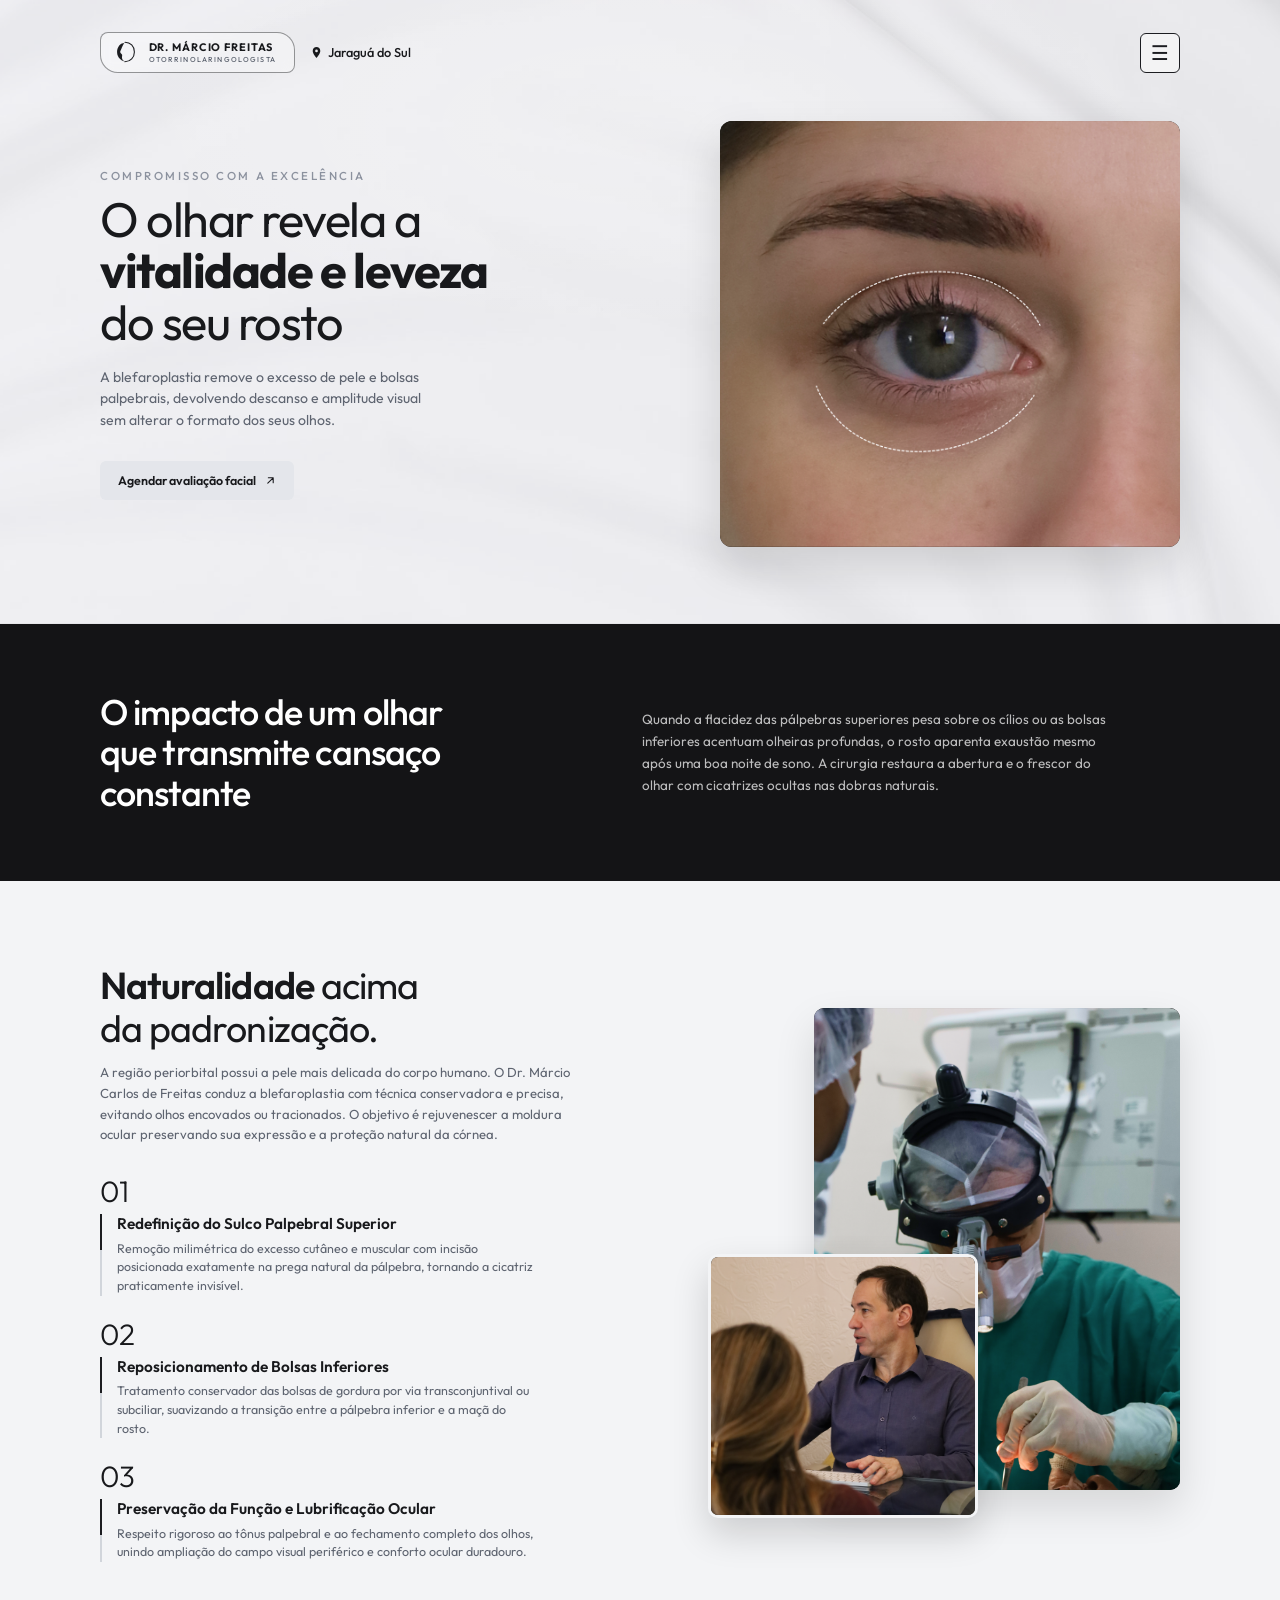
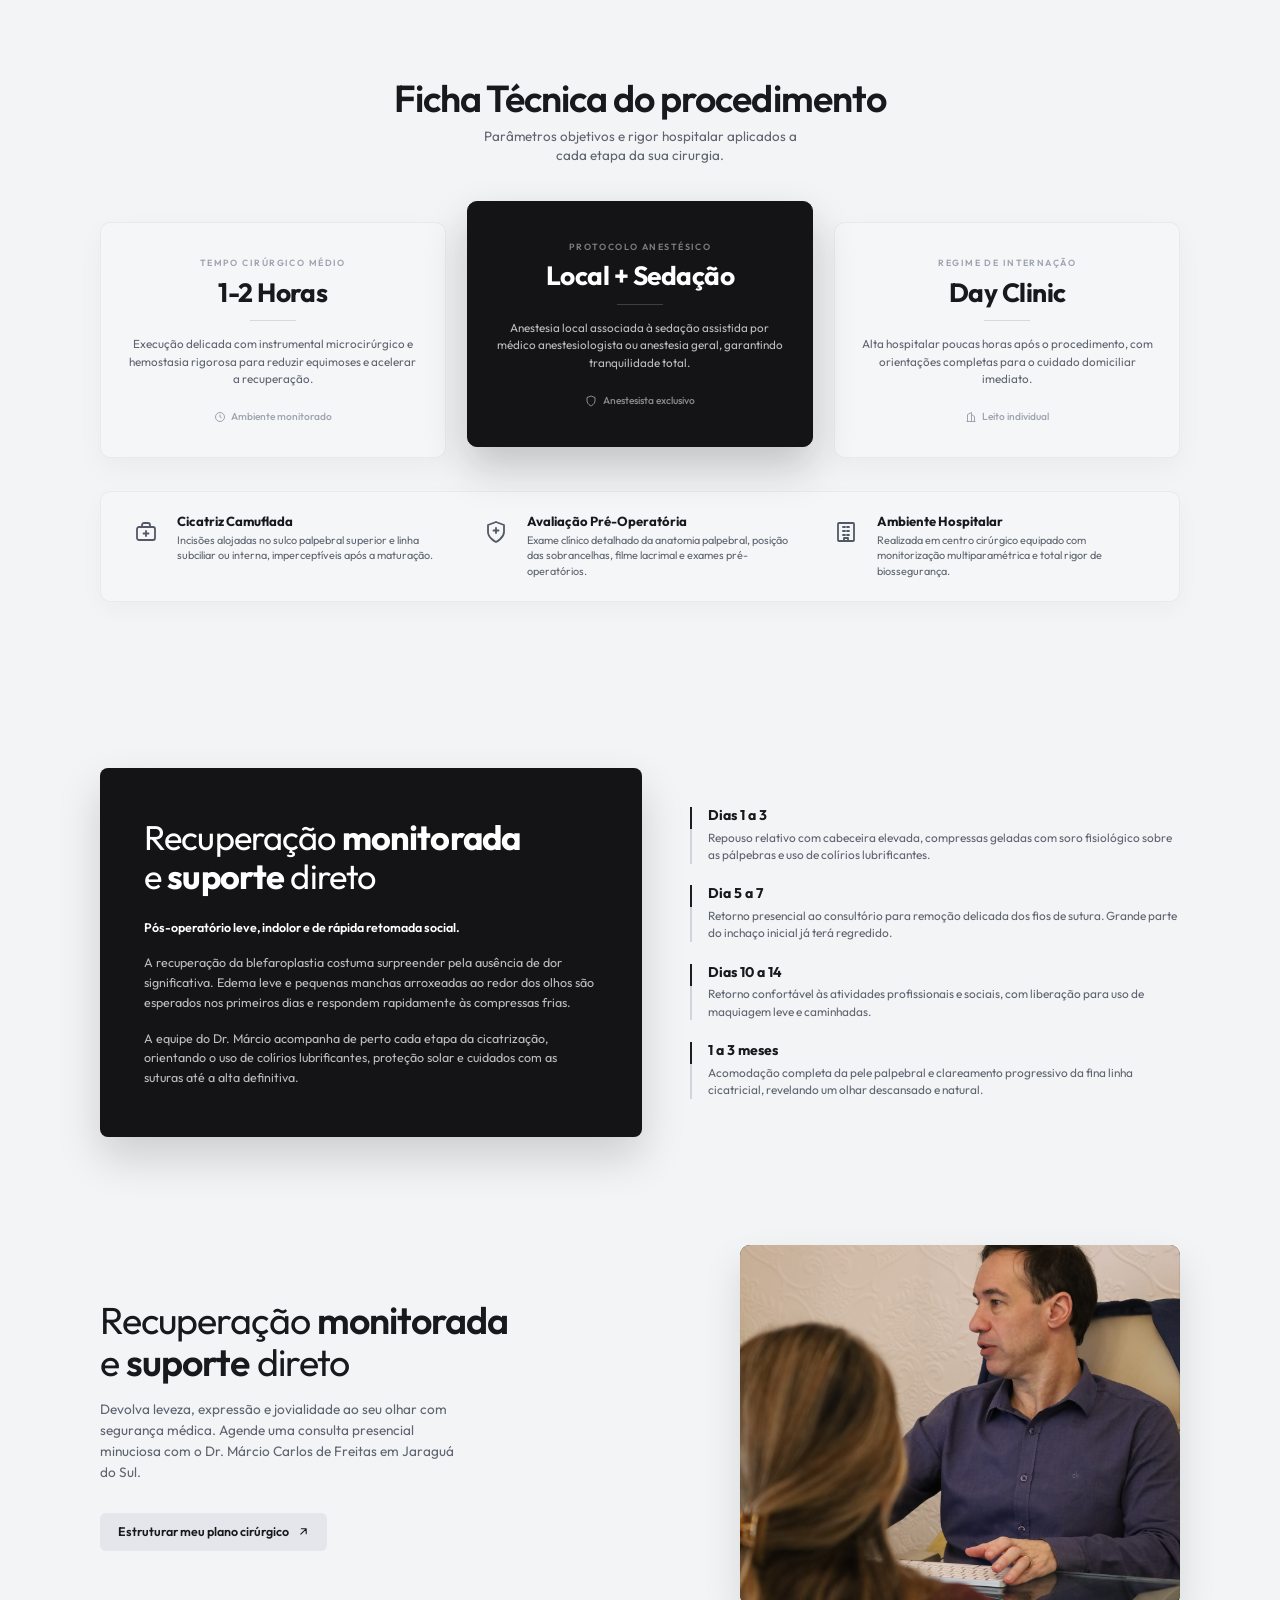
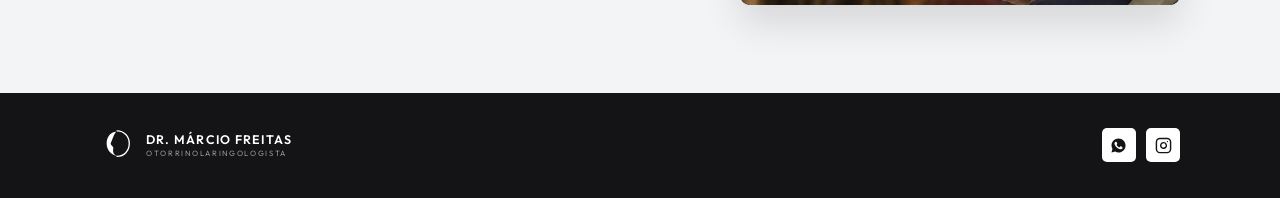
==== blefaroplastia.html @ 1e551a64 "first commit" ====
<!DOCTYPE html>
<html lang="pt-BR">

<head>
  <meta charset="UTF-8">
  <meta name="viewport" content="width=device-width, initial-scale=1.0">
  <title>Blefaroplastia Superior e Inferior em Jaraguá do Sul | Dr. Márcio Freitas</title>
  <meta name="description" content="Blefaroplastia superior e inferior em Jaraguá do Sul com o Dr. Márcio Freitas (CRM-SC 9359 • RQE 4759). Rejuvenescimento do olhar com naturalidade e segurança.">

  <link rel="preconnect" href="https://fonts.googleapis.com">
  <link rel="preconnect" href="https://fonts.gstatic.com" crossorigin>
  <link href="https://fonts.googleapis.com/css2?family=Outfit:wght@300;400;500;600;700&display=swap" rel="stylesheet">

  <link rel="stylesheet" href="css/home.css">
</head>

<body>

  <!-- ======================== 1. HERO SECTION (PROC BASE) ======================== -->
  <section class="hero hero--proc" id="inicio">
    <header class="hd">
      <div class="wrap hd__in">
        <div class="hd__brand">
          <a href="index.html" class="logo-pill" aria-label="Dr. Márcio Freitas - Página Inicial">
            <span class="logo-pill__icon" aria-hidden="true">
              <svg viewBox="0 0 36 36" fill="none">
                <path d="M18 3C25.5 3 31 8.8 31 16.5C31 24.2 25.5 30 18 30" stroke="currentColor" stroke-width="1.5" stroke-linecap="round"/>
                <path d="M17 4C14 8 13.5 12 11.5 15.5C10.5 17.5 13.5 18.8 14 20.5C14.5 22 13 24.2 14.5 27C15.8 29 18 30 20 30C14 30 7 24.8 7 16.5C7 8.5 12.5 4 17 4Z" fill="currentColor"/>
              </svg>
            </span>
            <span class="logo-pill__text">
              <strong>DR. MÁRCIO FREITAS</strong>
              <small>OTORRINOLARINGOLOGISTA</small>
            </span>
          </a>

          <span class="hd__loc">
            <svg viewBox="0 0 24 24" fill="currentColor" aria-hidden="true">
              <path d="M12 2C8.13 2 5 5.13 5 9c0 5.25 7 13 7 13s7-7.75 7-13c0-3.87-3.13-7-7-7zm0 9.5A2.5 2.5 0 1 1 12 6.5a2.5 2.5 0 0 1 0 5z"/>
            </svg>
            Jaraguá do Sul
          </span>
        </div>

        <div class="hd__right">
          <nav class="nav-drawer" id="navMenu" aria-label="Navegação Principal">
            <a href="index.html">Início</a>
            <a href="index.html#sobre">Quem é o Dr. Márcio</a>
            <a href="rinoplastia.html">Rinoplastia</a>
            <a href="blefaroplastia.html" class="is-current">Blefaroplastia</a>
            <a href="lifting-facial.html">Lifting Facial</a>
            <a href="otoplastia.html">Otoplastia</a>
            <a href="harmonizacao-injetaveis.html">Injetáveis</a>
            <a href="index.html#duvidas">Perguntas Frequentes</a>
            <a href="index.html#depoimentos">Avaliações</a>
          </nav>
          <button class="menu-btn" id="mobileToggle" aria-label="Abrir menu" aria-expanded="false">☰</button>
        </div>
      </div>
    </header>

    <div class="wrap proc-hero-grid">
      <div class="proc-hero-copy reveal">
        <span class="eyebrow">COMPROMISSO COM A EXCELÊNCIA</span>
        <h1 class="proc-hero-title">
          O olhar revela a<br>
          <strong>vitalidade e leveza</strong><br>
          do seu rosto
        </h1>
        <p class="proc-hero-lead">
          A blefaroplastia remove o excesso de pele e bolsas palpebrais, devolvendo descanso e amplitude visual sem alterar o formato dos seus olhos.
        </p>
        <button class="btn-pill-soft" data-whatsapp-procedure="Blefaroplastia - Avaliação Facial">
          <span>Agendar avaliação facial</span>
          <svg viewBox="0 0 24 24" fill="none" stroke="currentColor" stroke-width="2" stroke-linecap="round" stroke-linejoin="round"><path d="M7 17L17 7M8 7h9v9"/></svg>
        </button>
      </div>

      <div class="proc-hero-media reveal">
        <img src="assets/images/home/proc-blefaroplastia.png" alt="Blefaroplastia Superior e Inferior - Dr. Márcio Freitas">
      </div>
    </div>
  </section>

  <main>
    <!-- ======================== 2. IMPACTO DO OLHAR (DARK BAND) ======================== -->
    <section class="sec-proc-impact">
      <div class="wrap proc-impact-grid reveal">
        <h2 class="proc-impact-title">
          O impacto de um olhar<br>
          que transmite cansaço<br>
          constante
        </h2>
        <p class="proc-impact-text">
          Quando a flacidez das pálpebras superiores pesa sobre os cílios ou as bolsas inferiores acentuam olheiras profundas, o rosto aparenta exaustão mesmo após uma boa noite de sono. A cirurgia restaura a abertura e o frescor do olhar com cicatrizes ocultas nas dobras naturais.
        </p>
      </div>
    </section>

    <!-- ======================== 3. NATURALIDADE & PILARES (01, 02, 03) ======================== -->
    <section class="sec sec-proc-pillars" id="filosofia">
      <div class="wrap proc-pillars-grid">
        <div class="proc-pillars-copy reveal">
          <h2 class="sec-title"><strong>Naturalidade</strong> acima<br>da padronização.</h2>
          <p class="proc-pillars-intro">
            A região periorbital possui a pele mais delicada do corpo humano. O Dr. Márcio Carlos de Freitas conduz a blefaroplastia com técnica conservadora e precisa, evitando olhos encovados ou tracionados. O objetivo é rejuvenescer a moldura ocular preservando sua expressão e a proteção natural da córnea.
          </p>

          <div class="care-steps">
            <div class="care-step">
              <span class="care-step__num">01</span>
              <div class="care-step__body">
                <h3>Redefinição do Sulco Palpebral Superior</h3>
                <p>Remoção milimétrica do excesso cutâneo e muscular com incisão posicionada exatamente na prega natural da pálpebra, tornando a cicatriz praticamente invisível.</p>
              </div>
            </div>

            <div class="care-step">
              <span class="care-step__num">02</span>
              <div class="care-step__body">
                <h3>Reposicionamento de Bolsas Inferiores</h3>
                <p>Tratamento conservador das bolsas de gordura por via transconjuntival ou subciliar, suavizando a transição entre a pálpebra inferior e a maçã do rosto.</p>
              </div>
            </div>

            <div class="care-step">
              <span class="care-step__num">03</span>
              <div class="care-step__body">
                <h3>Preservação da Função e Lubrificação Ocular</h3>
                <p>Respeito rigoroso ao tônus palpebral e ao fechamento completo dos olhos, unindo ampliação do campo visual periférico e conforto ocular duradouro.</p>
              </div>
            </div>
          </div>
        </div>

        <div class="proc-overlap-visual reveal">
          <div class="proc-overlap-visual__tall">
            <img src="assets/images/home/about-panel-1.png" alt="Precisão cirúrgica em Blefaroplastia" loading="lazy">
          </div>
          <div class="proc-overlap-visual__square">
            <img src="assets/images/home/care-main.png" alt="Avaliação especializada com Dr. Márcio Freitas" loading="lazy">
          </div>
        </div>
      </div>
    </section>

    <!-- ======================== 4. FICHA TÉCNICA DO PROCEDIMENTO ======================== -->
    <section class="sec sec-proc-specs" id="ficha-tecnica">
      <div class="wrap">
        <div class="specs-header reveal">
          <h2 class="sec-title"><strong>Ficha Técnica do procedimento</strong></h2>
          <p>Parâmetros objetivos e rigor hospitalar aplicados a<br>cada etapa da sua cirurgia.</p>
        </div>

        <div class="specs-cards-grid reveal">
          <!-- Card 1 -->
          <article class="spec-card">
            <span class="spec-card__eyebrow">TEMPO CIRÚRGICO MÉDIO</span>
            <h3 class="spec-card__val">1-2 Horas</h3>
            <p class="spec-card__desc">
              Execução delicada com instrumental microcirúrgico e hemostasia rigorosa para reduzir equimoses e acelerar a recuperação.
            </p>
            <span class="spec-card__meta">
              <svg viewBox="0 0 24 24" fill="none" stroke="currentColor" stroke-width="2"><circle cx="12" cy="12" r="9"/><path d="M12 7v5l3 2"/></svg>
              Ambiente monitorado
            </span>
          </article>

          <!-- Card 2 (Featured Dark) -->
          <article class="spec-card spec-card--dark">
            <span class="spec-card__eyebrow">PROTOCOLO ANESTÉSICO</span>
            <h3 class="spec-card__val">Local + Sedação</h3>
            <p class="spec-card__desc">
              Anestesia local associada à sedação assistida por médico anestesiologista ou anestesia geral, garantindo tranquilidade total.
            </p>
            <span class="spec-card__meta">
              <svg viewBox="0 0 24 24" fill="none" stroke="currentColor" stroke-width="2"><path d="M12 22s8-4 8-10V5l-8-3-8 3v7c0 6 8 10 8 10z"/></svg>
              Anestesista exclusivo
            </span>
          </article>

          <!-- Card 3 -->
          <article class="spec-card">
            <span class="spec-card__eyebrow">REGIME DE INTERNAÇÃO</span>
            <h3 class="spec-card__val">Day Clinic</h3>
            <p class="spec-card__desc">
              Alta hospitalar poucas horas após o procedimento, com orientações completas para o cuidado domiciliar imediato.
            </p>
            <span class="spec-card__meta">
              <svg viewBox="0 0 24 24" fill="none" stroke="currentColor" stroke-width="2"><path d="M3 21h18M5 21V7l8-4v18M19 21V11l-6-4"/></svg>
              Leito individual
            </span>
          </article>
        </div>

        <div class="specs-strip reveal">
          <div class="specs-strip__item">
            <div class="specs-strip__ico" aria-hidden="true">
              <svg viewBox="0 0 24 24" fill="none" stroke="currentColor" stroke-width="1.8" stroke-linecap="round" stroke-linejoin="round">
                <rect x="3" y="7" width="18" height="13" rx="2"/>
                <path d="M8 7V5a2 2 0 0 1 2-2h4a2 2 0 0 1 2 2v2M12 11v5M9.5 13.5h5"/>
              </svg>
            </div>
            <div class="specs-strip__body">
              <h4>Cicatriz Camuflada</h4>
              <p>Incisões alojadas no sulco palpebral superior e linha subciliar ou interna, imperceptíveis após a maturação.</p>
            </div>
          </div>

          <div class="specs-strip__item">
            <div class="specs-strip__ico" aria-hidden="true">
              <svg viewBox="0 0 24 24" fill="none" stroke="currentColor" stroke-width="1.8" stroke-linecap="round" stroke-linejoin="round">
                <path d="M12 22s8-4 8-10V5l-8-3-8 3v7c0 6 8 10 8 10z"/>
                <path d="M12 8v5M9.5 10.5h5"/>
              </svg>
            </div>
            <div class="specs-strip__body">
              <h4>Avaliação Pré-Operatória</h4>
              <p>Exame clínico detalhado da anatomia palpebral, posição das sobrancelhas, filme lacrimal e exames pré-operatórios.</p>
            </div>
          </div>

          <div class="specs-strip__item">
            <div class="specs-strip__ico" aria-hidden="true">
              <svg viewBox="0 0 24 24" fill="none" stroke="currentColor" stroke-width="1.8" stroke-linecap="round" stroke-linejoin="round">
                <rect x="4" y="3" width="16" height="18" rx="1"/>
                <path d="M9 7h2M13 7h2M9 11h2M13 11h2M9 15h2M13 15h2M10 21v-3h4v3"/>
              </svg>
            </div>
            <div class="specs-strip__body">
              <h4>Ambiente Hospitalar</h4>
              <p>Realizada em centro cirúrgico equipado com monitorização multiparamétrica e total rigor de biossegurança.</p>
            </div>
          </div>
        </div>
      </div>
    </section>

    <!-- ======================== 5. RECUPERAÇÃO MONITORADA ======================== -->
    <section class="sec sec-proc-recovery" id="recuperacao">
      <div class="wrap recovery-grid">
        <div class="recovery-dark-card reveal">
          <h2>Recuperação <strong>monitorada</strong><br>e <strong>suporte</strong> direto</h2>
          <p class="recovery-dark-card__lead">Pós-operatório leve, indolor e de rápida retomada social.</p>
          <p>
            A recuperação da blefaroplastia costuma surpreender pela ausência de dor significativa. Edema leve e pequenas manchas arroxeadas ao redor dos olhos são esperados nos primeiros dias e respondem rapidamente às compressas frias.
          </p>
          <p>
            A equipe do Dr. Márcio acompanha de perto cada etapa da cicatrização, orientando o uso de colírios lubrificantes, proteção solar e cuidados com as suturas até a alta definitiva.
          </p>
        </div>

        <div class="recovery-timeline reveal">
          <div class="rt-item">
            <h4>Dias 1 a 3</h4>
            <p>Repouso relativo com cabeceira elevada, compressas geladas com soro fisiológico sobre as pálpebras e uso de colírios lubrificantes.</p>
          </div>

          <div class="rt-item">
            <h4>Dia 5 a 7</h4>
            <p>Retorno presencial ao consultório para remoção delicada dos fios de sutura. Grande parte do inchaço inicial já terá regredido.</p>
          </div>

          <div class="rt-item">
            <h4>Dias 10 a 14</h4>
            <p>Retorno confortável às atividades profissionais e sociais, com liberação para uso de maquiagem leve e caminhadas.</p>
          </div>

          <div class="rt-item">
            <h4>1 a 3 meses</h4>
            <p>Acomodação completa da pele palpebral e clareamento progressivo da fina linha cicatricial, revelando um olhar descansado e natural.</p>
          </div>
        </div>
      </div>
    </section>

    <!-- ======================== 6. AGENDAMENTO / PLANO CIRÚRGICO ======================== -->
    <section class="sec sec-proc-cta" id="agendar">
      <div class="wrap proc-cta-grid">
        <div class="proc-cta-copy reveal">
          <h2 class="sec-title">Recuperação <strong>monitorada</strong><br>e <strong>suporte</strong> direto</h2>
          <p>
            Devolva leveza, expressão e jovialidade ao seu olhar com segurança médica. Agende uma consulta presencial minuciosa com o Dr. Márcio Carlos de Freitas em Jaraguá do Sul.
          </p>
          <button class="btn-pill-soft" data-whatsapp-procedure="Blefaroplastia - Plano Cirúrgico">
            <span>Estruturar meu plano cirúrgico</span>
            <svg viewBox="0 0 24 24" fill="none" stroke="currentColor" stroke-width="2" stroke-linecap="round" stroke-linejoin="round"><path d="M7 17L17 7M8 7h9v9"/></svg>
          </button>
        </div>

        <div class="proc-cta-media reveal">
          <img src="assets/images/home/care-main.png" alt="Consulta presencial com Dr. Márcio Freitas" loading="lazy">
        </div>
      </div>
    </section>
  </main>

  <!-- ======================== 7. FOOTER ======================== -->
  <footer class="ft-dark">
    <div class="wrap ft-dark__in">
      <a href="index.html" class="ft-logo" aria-label="Dr. Márcio Freitas">
        <span class="ft-logo__icon" aria-hidden="true">
          <svg viewBox="0 0 36 36" fill="none">
            <path d="M18 3C25.5 3 31 8.8 31 16.5C31 24.2 25.5 30 18 30" stroke="currentColor" stroke-width="1.4" stroke-linecap="round"/>
            <path d="M17 4C14 8 13.5 12 11.5 15.5C10.5 17.5 13.5 18.8 14 20.5C14.5 22 13 24.2 14.5 27C15.8 29 18 30 20 30C14 30 7 24.8 7 16.5C7 8.5 12.5 4 17 4Z" fill="currentColor"/>
          </svg>
        </span>
        <span class="ft-logo__txt">
          <strong>DR. MÁRCIO FREITAS</strong>
          <small>OTORRINOLARINGOLOGISTA</small>
        </span>
      </a>

      <div class="ft-socials">
        <button class="ft-soc-btn" data-whatsapp-procedure="Blefaroplastia - Rodapé" aria-label="WhatsApp Dr. Márcio Freitas">
          <svg viewBox="0 0 24 24" fill="currentColor"><path d="M12.04 2C6.58 2 2.13 6.45 2.13 11.91c0 1.75.46 3.45 1.32 4.95L2.05 22l5.25-1.38c1.45.79 3.08 1.21 4.74 1.21 5.46 0 9.91-4.45 9.91-9.91C21.95 6.45 17.5 2 12.04 2zm5.82 14.01c-.24.68-1.41 1.3-1.95 1.38-.5.08-1.13.11-1.82-.11-.42-.13-.96-.31-1.65-.61-2.9-1.25-4.79-4.17-4.94-4.36-.14-.19-1.18-1.57-1.18-2.99 0-1.42.74-2.12 1.01-2.41.26-.29.58-.36.77-.36.19 0 .38.01.55.01.18 0 .41-.07.64.49.24.58.82 2 .89 2.14.07.14.12.31.02.5-.1.19-.14.31-.29.48-.14.17-.3.38-.43.51-.14.14-.29.3-.13.58.17.29.75 1.23 1.61 2 .89.79 1.63 1.04 1.92 1.18.29.14.46.12.63-.07.17-.19.72-.84.91-1.13.19-.29.38-.24.65-.14.26.1 1.68.79 1.97.94.29.14.48.22.55.34.07.12.07.7-.17 1.38z"/></svg>
        </button>
        <a href="https://www.instagram.com/clinica.drmarciofreitas/" target="_blank" rel="noopener" class="ft-soc-btn" aria-label="Instagram Dr. Márcio Freitas">
          <svg viewBox="0 0 24 24" fill="none" stroke="currentColor" stroke-width="2" stroke-linecap="round" stroke-linejoin="round"><rect x="2" y="2" width="20" height="20" rx="5"/><path d="M16 11.37A4 4 0 1 1 12.63 8 4 4 0 0 1 16 11.37z"/><line x1="17.5" y1="6.5" x2="17.51" y2="6.5"/></svg>
        </a>
      </div>
    </div>
  </footer>

  <script src="js/main.js"></script>
  <script>
    const io = new IntersectionObserver(entries => {
      entries.forEach(entry => {
        if (entry.isIntersecting) {
          entry.target.classList.add('in');
          io.unobserve(entry.target);
        }
      });
    }, { threshold: 0.12 });
    document.querySelectorAll('.reveal').forEach(el => io.observe(el));
  </script>
</body>

</html>
---- css/home.css ----
/* ==========================================================================
   Dr. Márcio Freitas — Home Page Stylesheet (Fiel ao Design de Referência)
   CRM-SC 9359 • RQE 4759 | Jaraguá do Sul - SC
   ========================================================================== */

:root {
  --bg-page: #f3f4f6;
  --bg-hero-1: #eaedf2;
  --bg-hero-2: #f5f6f9;
  --dark: #1c1d21;
  --dark-deep: #141416;
  --dark-card: #222327;
  --dark-box: #323338;
  --ink: #18191c;
  --muted: #5e6470;
  --eyebrow: #8b919e;
  --surface-blue: #e6e9ef;
  --surface-blue-hover: #dce1ea;
  --border-light: rgba(24, 25, 28, 0.1);
  --white: #ffffff;
  --gold-star: #fbbf24;
  --ease: cubic-bezier(0.22, 1, 0.36, 1);
}

*, *::before, *::after {
  box-sizing: border-box;
  margin: 0;
  padding: 0;
}

html {
  scroll-behavior: smooth;
  font-size: 16px;
}

body {
  font-family: 'Outfit', 'Plus Jakarta Sans', system-ui, -apple-system, sans-serif;
  background-color: var(--bg-page);
  color: var(--ink);
  line-height: 1.55;
  -webkit-font-smoothing: antialiased;
  overflow-x: hidden;
}

img {
  max-width: 100%;
  display: block;
}

a {
  color: inherit;
  text-decoration: none;
}

button {
  font: inherit;
  color: inherit;
  background: none;
  border: 0;
  cursor: pointer;
}

.wrap {
  width: min(1080px, 90%);
  margin-inline: auto;
}

/* Typography Shared */
.eyebrow {
  display: block;
  font-size: 0.72rem;
  font-weight: 500;
  letter-spacing: 0.22em;
  text-transform: uppercase;
  color: var(--eyebrow);
  margin-bottom: 0.65rem;
}

.eyebrow--dark {
  color: rgba(255, 255, 255, 0.45);
}

.sec-title {
  font-size: clamp(1.75rem, 3vw, 2.35rem);
  font-weight: 400;
  line-height: 1.12;
  letter-spacing: -0.025em;
  color: var(--ink);
}

.sec-title strong {
  font-weight: 600;
}

.sec-title--light {
  color: var(--white);
}

.sec {
  padding: 5.2rem 0;
}

/* ==========================================================================
   1. HEADER & HERO SECTION
   ========================================================================== */
.hero {
  position: relative;
  background:
    url('../assets/images/home/hero-bg.png') center top / cover no-repeat,
    linear-gradient(125deg, #e7eaef 0%, #f3f4f7 38%, #e4e7ed 68%, #f4f5f8 100%);
  overflow: hidden;
  border-bottom: 1px solid rgba(0, 0, 0, 0.04);
}

/* Subtle diagonal silk wave effect matching the reference */
.hero::before {
  content: '';
  position: absolute;
  inset: 0;
  background: radial-gradient(ellipse 60% 50% at 50% 20%, rgba(255, 255, 255, 0.22) 0%, transparent 70%);
  pointer-events: none;
}

/* Header inside Hero */
.hd {
  position: relative;
  z-index: 40;
  padding: 2rem 0 0.75rem;
}

.hd__in {
  display: flex;
  align-items: center;
  justify-content: space-between;
  gap: 1rem;
}

.hd__brand {
  display: flex;
  align-items: center;
  gap: 0.9rem;
  flex-wrap: wrap;
}

.logo-pill {
  display: inline-flex;
  align-items: center;
  gap: 0.65rem;
  padding: 0.42rem 1.15rem 0.42rem 0.7rem;
  border: 1px solid rgba(28, 29, 33, 0.45);
  border-radius: 8px 18px 8px 18px;
  background: rgba(255, 255, 255, 0.35);
  backdrop-filter: blur(6px);
  transition: background 0.25s, border-color 0.25s;
}

.logo-pill:hover {
  background: rgba(255, 255, 255, 0.7);
  border-color: var(--dark);
}

.logo-pill__icon {
  width: 26px;
  height: 26px;
  color: var(--dark);
  display: flex;
  align-items: center;
  justify-content: center;
}

.logo-pill__icon svg {
  width: 100%;
  height: 100%;
}

.logo-pill__text {
  display: flex;
  flex-direction: column;
  line-height: 1.05;
}

.logo-pill__text strong {
  font-size: 0.68rem;
  font-weight: 700;
  letter-spacing: 0.08em;
  color: var(--ink);
}

.logo-pill__text small {
  font-size: 0.45rem;
  font-weight: 500;
  letter-spacing: 0.16em;
  color: var(--muted);
  margin-top: 2px;
}

.hd__loc {
  display: inline-flex;
  align-items: center;
  gap: 0.3rem;
  font-size: 0.8rem;
  font-weight: 500;
  color: var(--ink);
}

.hd__loc svg {
  width: 13px;
  height: 13px;
  color: var(--ink);
}

.hd__right {
  position: relative;
  display: flex;
  align-items: center;
}

.menu-btn {
  width: 40px;
  height: 40px;
  border: 1.5px solid var(--dark);
  border-radius: 6px;
  display: grid;
  place-items: center;
  font-size: 1.25rem;
  line-height: 1;
  color: var(--dark);
  background: rgba(255, 255, 255, 0.45);
  transition: background 0.2s, color 0.2s;
}

.menu-btn:hover {
  background: var(--dark);
  color: var(--white);
}

/* Navigation Drawer */
.nav-drawer {
  position: absolute;
  top: calc(100% + 10px);
  right: 0;
  width: 250px;
  background: var(--white);
  border: 1px solid var(--border-light);
  border-radius: 12px;
  box-shadow: 0 20px 45px rgba(0, 0, 0, 0.14);
  padding: 0.6rem;
  display: flex;
  flex-direction: column;
  gap: 0.15rem;
  opacity: 0;
  pointer-events: none;
  transform: translateY(-8px);
  transition: opacity 0.25s var(--ease), transform 0.25s var(--ease);
  z-index: 100;
}

.nav-drawer.is-active {
  opacity: 1;
  pointer-events: auto;
  transform: translateY(0);
}

.nav-drawer a {
  padding: 0.55rem 0.85rem;
  border-radius: 8px;
  font-size: 0.88rem;
  font-weight: 500;
  color: var(--ink);
  transition: background 0.2s;
}

.nav-drawer a:hover {
  background: var(--bg-page);
}

/* Hero Main Grid */
.hero__grid {
  position: relative;
  z-index: 2;
  display: grid;
  grid-template-columns: 1.05fr 1.15fr 0.85fr;
  align-items: end;
  gap: 1rem;
  padding-top: 0.5rem;
}

.hero__left {
  padding-bottom: 3.6rem;
}

.hero__crm {
  font-size: 0.78rem;
  font-weight: 600;
  letter-spacing: 0.04em;
  color: var(--ink);
  margin-bottom: 0.55rem;
}

.hero__title {
  font-size: clamp(2.8rem, 5.2vw, 4.35rem);
  font-weight: 400;
  line-height: 0.98;
  letter-spacing: -0.03em;
  color: var(--ink);
  margin-bottom: 1.15rem;
}

.hero__lead {
  font-size: 0.98rem;
  color: var(--muted);
  max-width: 280px;
  line-height: 1.45;
  margin-bottom: 1.65rem;
}

.hero__lead strong {
  color: var(--ink);
  font-weight: 600;
}

/* Dark CTA Button with White Arrow Square */
.btn-cta-dark {
  display: inline-flex;
  align-items: center;
  gap: 0.85rem;
  background: var(--dark);
  color: var(--white);
  padding: 0.38rem 0.38rem 0.38rem 1.15rem;
  border-radius: 6px;
  font-size: 0.85rem;
  font-weight: 500;
  box-shadow: 0 10px 24px rgba(28, 29, 33, 0.18);
  transition: transform 0.25s var(--ease), box-shadow 0.25s;
}

.btn-cta-dark:hover {
  transform: translateY(-2px);
  box-shadow: 0 14px 30px rgba(28, 29, 33, 0.26);
}

.btn-cta-dark__box {
  width: 32px;
  height: 32px;
  border-radius: 4px;
  background: var(--white);
  color: var(--dark);
  display: grid;
  place-items: center;
  transition: transform 0.25s var(--ease);
}

.btn-cta-dark__box svg {
  width: 16px;
  height: 16px;
}

.btn-cta-dark:hover .btn-cta-dark__box {
  transform: translate(1px, -1px);
}

/* Center Doctor Image */
.hero__center {
  display: flex;
  justify-content: center;
  align-items: flex-end;
  margin-top: -1.5rem;
}

.hero__doctor {
  width: 100%;
  max-width: 440px;
  height: auto;
  object-fit: contain;
  object-position: bottom center;
  filter: drop-shadow(0 16px 28px rgba(0, 0, 0, 0.09));
}

/* Right Column Credentials */
.hero__right {
  position: relative;
  z-index: 3;
  margin-left: -2.5rem;
  padding-bottom: 3.4rem;
  display: flex;
  flex-direction: column;
  align-items: flex-end;
}

.hero__spec {
  text-align: right;
  margin-bottom: 1.15rem;
  line-height: 1.2;
}

.hero__spec strong {
  display: block;
  font-size: 0.98rem;
  font-weight: 600;
  color: var(--ink);
}

.hero__spec span {
  display: block;
  font-size: 0.92rem;
  color: var(--muted);
}

.hero__creds {
  display: flex;
  flex-direction: column;
  gap: 0.65rem;
  width: 100%;
  max-width: 230px;
}

.cred-card {
  display: flex;
  align-items: center;
  gap: 0.75rem;
  background: var(--white);
  padding: 0.45rem 0.9rem 0.45rem 0.45rem;
  border-radius: 6px;
  box-shadow: 0 8px 20px rgba(0, 0, 0, 0.04);
  transition: transform 0.25s var(--ease);
}

.cred-card:hover {
  transform: translateX(-4px);
}

.cred-card__ico {
  width: 36px;
  height: 36px;
  border-radius: 5px;
  background: var(--dark);
  color: var(--white);
  display: grid;
  place-items: center;
  flex-shrink: 0;
}

.cred-card__ico svg {
  width: 18px;
  height: 18px;
}

.cred-card__txt {
  display: flex;
  flex-direction: column;
  font-size: 0.78rem;
  line-height: 1.22;
  color: var(--muted);
}

.cred-card__txt strong {
  color: var(--ink);
  font-weight: 600;
}

/* ==========================================================================
   2. QUEM É O DR. MÁRCIO (ABOUT SECTION)
   ========================================================================== */
.about-grid {
  display: grid;
  grid-template-columns: 1.08fr 0.92fr;
  gap: 3.5rem;
  align-items: center;
}

.about-collage {
  position: relative;
}

.about-panels {
  display: flex;
  gap: 0.65rem;
  aspect-ratio: 1960 / 1400;
  width: 100%;
}

.about-panel {
  border-radius: 10px;
  overflow: hidden;
  height: 100%;
  filter: drop-shadow(0 12px 26px rgba(0, 0, 0, 0.08));
}

.about-panel img {
  width: 100%;
  height: 100%;
  object-fit: cover;
  display: block;
}

.about-panel--1 {
  flex: 1098;
}

.about-panel--2 {
  flex: 473;
}

.about-panel--3 {
  flex: 337;
}

/* Floating Dark Badges on Collage */
.fbadge {
  position: absolute;
  display: inline-flex;
  align-items: center;
  gap: 0.55rem;
  background: var(--dark);
  color: var(--white);
  padding: 0.32rem 0.85rem 0.32rem 0.32rem;
  border-radius: 5px;
  box-shadow: 0 10px 24px rgba(0, 0, 0, 0.22);
  font-size: 0.76rem;
  font-weight: 500;
  white-space: nowrap;
  z-index: 3;
}

.fbadge__ico {
  width: 24px;
  height: 24px;
  border-radius: 3px;
  background: var(--white);
  color: var(--dark);
  display: grid;
  place-items: center;
  flex-shrink: 0;
}

.fbadge__ico svg {
  width: 14px;
  height: 14px;
}

.fbadge--top {
  top: 16px;
  left: 28%;
}

.fbadge--left {
  bottom: 84px;
  left: -18px;
}

.fbadge--right {
  bottom: 48px;
  right: -6px;
}

/* About Right Copy */
.about-copy .sec-title {
  margin-bottom: 1.15rem;
}

.about-copy p {
  font-size: 0.92rem;
  color: var(--muted);
  margin-bottom: 1rem;
  max-width: 400px;
  line-height: 1.55;
}

.btn-pill-soft {
  display: inline-flex;
  align-items: center;
  gap: 0.5rem;
  margin-top: 0.5rem;
  padding: 0.6rem 1.1rem;
  border-radius: 6px;
  background: #e4e6eb;
  color: var(--ink);
  font-size: 0.78rem;
  font-weight: 600;
  transition: background 0.25s, transform 0.25s;
}

.btn-pill-soft svg {
  width: 13px;
  height: 13px;
}

.btn-pill-soft:hover {
  background: #d7dbe3;
  transform: translateY(-2px);
}

/* ==========================================================================
   3. DIFERENCIAIS (DARK BAND)
   ========================================================================== */
.sec-dark {
  background-color: var(--dark-deep);
  color: var(--white);
  padding: 4.5rem 0;
}

.dark-grid {
  display: grid;
  grid-template-columns: 0.85fr 1.45fr;
  gap: 3rem;
  align-items: start;
}

.dark-intro .sec-title {
  margin-bottom: 0.85rem;
}

.dark-intro__sub {
  font-size: 0.88rem;
  color: rgba(255, 255, 255, 0.6);
  max-width: 280px;
  margin-bottom: 1.5rem;
  line-height: 1.5;
}

.dark-arrow-btn {
  width: 56px;
  height: 34px;
  border-radius: 5px;
  background: var(--dark-box);
  color: var(--white);
  display: grid;
  place-items: center;
  transition: background 0.25s, transform 0.25s;
}

.dark-arrow-btn svg {
  width: 20px;
  height: 20px;
}

.dark-arrow-btn:hover {
  background: #45474f;
  transform: translateX(3px);
}

.dark-features {
  display: grid;
  grid-template-columns: repeat(3, 1fr);
  gap: 1.75rem;
}

.dfeat__ico {
  width: 44px;
  height: 44px;
  border-radius: 6px;
  background: var(--dark-box);
  color: rgba(255, 255, 255, 0.85);
  display: grid;
  place-items: center;
  margin-bottom: 1rem;
}

.dfeat__ico svg {
  width: 22px;
  height: 22px;
}

.dfeat h3 {
  font-size: 0.98rem;
  font-weight: 600;
  color: var(--white);
  line-height: 1.22;
  margin-bottom: 0.6rem;
}

.dfeat p {
  font-size: 0.78rem;
  color: rgba(255, 255, 255, 0.55);
  line-height: 1.5;
}

/* ==========================================================================
   4. COMPROMISSO COM A EXCELÊNCIA
   ========================================================================== */
.care-grid {
  display: grid;
  grid-template-columns: 0.95fr 1.05fr;
  gap: 3.5rem;
  align-items: center;
}

.care-copy .sec-title {
  margin-bottom: 0.65rem;
}

.care-copy__sub {
  font-size: 0.88rem;
  color: var(--muted);
  max-width: 360px;
  margin-bottom: 1.8rem;
}

.care-steps {
  display: flex;
  flex-direction: column;
  gap: 1.5rem;
}

.care-step__num {
  display: block;
  font-size: 1.85rem;
  font-weight: 300;
  color: var(--ink);
  line-height: 1;
  margin-bottom: 0.45rem;
}

.care-step__body {
  padding-left: 0.95rem;
  border-left: 2px solid #d1d5db;
  position: relative;
}

.care-step__body::before {
  content: '';
  position: absolute;
  left: -2px;
  top: 0;
  width: 2px;
  height: 36px;
  background: var(--dark);
}

.care-step__body h3 {
  font-size: 0.96rem;
  font-weight: 600;
  color: var(--ink);
  line-height: 1.25;
  margin-bottom: 0.4rem;
}

.care-step__body p {
  font-size: 0.78rem;
  color: var(--muted);
  line-height: 1.5;
  max-width: 320px;
}

/* Overlapping Consultation Photos */
.care-visual {
  position: relative;
  min-height: 440px;
}

.care-visual__main {
  width: 78%;
  margin-left: auto;
  border-radius: 12px;
  overflow: hidden;
  filter: drop-shadow(0 16px 34px rgba(0, 0, 0, 0.1));
}

.care-visual__main img {
  width: 100%;
  aspect-ratio: 1400 / 1326;
  object-fit: cover;
  display: block;
}

.care-visual__inset {
  position: absolute;
  left: 0;
  bottom: 0;
  width: 52%;
  border-radius: 12px;
  overflow: hidden;
  filter: drop-shadow(0 14px 28px rgba(0, 0, 0, 0.14));
  z-index: 2;
}

.care-visual__inset img {
  width: 100%;
  aspect-ratio: 1000 / 945;
  object-fit: contain;
  display: block;
}

.care-visual__badge {
  position: absolute;
  left: 42%;
  top: 39%;
  width: 64px;
  height: 64px;
  border-radius: 6px;
  background: var(--dark);
  z-index: 3;
  box-shadow: 0 10px 25px rgba(0, 0, 0, 0.22);
}

.care-visual__bar {
  position: absolute;
  right: 0;
  bottom: 4px;
  width: 47%;
  height: 54px;
  border-radius: 6px;
  background: var(--dark);
  color: var(--white);
  display: flex;
  align-items: center;
  justify-content: space-between;
  padding: 0 1rem;
  font-size: 0.78rem;
  font-weight: 500;
  transition: background 0.25s, transform 0.25s;
}

.care-visual__bar svg {
  width: 16px;
  height: 16px;
  flex-shrink: 0;
}

.care-visual__bar:hover {
  background: #2b2d33;
  transform: translateY(-2px);
}

/* ==========================================================================
   5. PROCEDIMENTOS (CAROUSEL)
   ========================================================================== */
.sec-procs {
  padding-top: 2rem;
}

.procs-head {
  display: flex;
  align-items: flex-end;
  justify-content: space-between;
  gap: 1.5rem;
  margin-bottom: 2rem;
}

.procs-nav {
  display: flex;
  align-items: center;
  gap: 0.55rem;
}

.procs-arrow {
  width: 36px;
  height: 36px;
  border-radius: 50%;
  border: 1px solid #cbd5e1;
  background: transparent;
  color: var(--ink);
  display: grid;
  place-items: center;
  transition: background 0.2s, border-color 0.2s, color 0.2s;
}

.procs-arrow svg {
  width: 16px;
  height: 16px;
}

.procs-arrow:hover {
  background: var(--dark);
  border-color: var(--dark);
  color: var(--white);
}

.procs-track {
  display: flex;
  gap: 1.15rem;
  overflow-x: auto;
  scroll-behavior: smooth;
  scroll-snap-type: x mandatory;
  padding-bottom: 0.5rem;
  scrollbar-width: none;
}

.procs-track::-webkit-scrollbar {
  display: none;
}

.pcard {
  flex: 0 0 275px;
  scroll-snap-align: start;
  display: flex;
  flex-direction: column;
  border-radius: 10px;
  overflow: hidden;
  background: var(--surface-blue);
  transition: transform 0.3s var(--ease), box-shadow 0.3s;
}

.pcard:hover {
  transform: translateY(-5px);
  box-shadow: 0 16px 32px rgba(0, 0, 0, 0.08);
}

.pcard__media {
  width: 100%;
  aspect-ratio: 2026 / 1624;
  height: auto;
  overflow: hidden;
  border-radius: 10px;
}

.pcard__media img {
  width: 100%;
  height: 100%;
  object-fit: cover;
  display: block;
  transition: transform 0.45s var(--ease);
}

.pcard:hover .pcard__media img {
  transform: scale(1.04);
}

.pcard__foot {
  display: flex;
  align-items: center;
  justify-content: space-between;
  gap: 0.5rem;
  padding: 0.9rem 1rem;
  background: var(--surface-blue);
}

.pcard__info small {
  display: block;
  font-size: 0.62rem;
  color: var(--muted);
  line-height: 1.1;
}

.pcard__info h3 {
  font-size: 0.98rem;
  font-weight: 700;
  color: var(--ink);
  line-height: 1.2;
}

.pcard__btn {
  display: inline-flex;
  align-items: center;
  gap: 0.3rem;
  background: var(--dark);
  color: var(--white);
  padding: 0.38rem 0.85rem;
  border-radius: 999px;
  font-size: 0.7rem;
  font-weight: 500;
  white-space: nowrap;
}

.pcard__btn i {
  font-style: normal;
  transition: transform 0.2s;
}

.pcard:hover .pcard__btn i {
  transform: translateX(2px);
}

/* ==========================================================================
   6. PERGUNTAS FREQUENTES (FAQ)
   ========================================================================== */
.faq-grid {
  display: grid;
  grid-template-columns: 1.22fr 0.78fr;
  gap: 2.8rem;
  align-items: start;
}

.faq-left .sec-title {
  margin-bottom: 0.45rem;
}

.faq-left__sub {
  font-size: 0.86rem;
  color: var(--muted);
  max-width: 390px;
  margin-bottom: 1.5rem;
}

.faq-accordion {
  display: flex;
  flex-direction: column;
  gap: 0.45rem;
}

.faq-item {
  background: var(--surface-blue);
  border-radius: 6px;
  overflow: hidden;
  transition: background 0.25s;
}

.faq-item:hover {
  background: var(--surface-blue-hover);
}

.faq-question {
  width: 100%;
  display: flex;
  align-items: flex-start;
  gap: 1rem;
  padding: 0.95rem 1.2rem;
  text-align: left;
}

.faq-num {
  font-size: 1.55rem;
  font-weight: 400;
  line-height: 1;
  color: #9ca3af;
  min-width: 2.1rem;
  transition: color 0.25s;
}

.faq-item.active .faq-num {
  color: var(--ink);
  font-weight: 500;
}

.faq-qtxt {
  font-size: 0.88rem;
  font-weight: 600;
  color: var(--ink);
  line-height: 1.3;
  padding-top: 0.15rem;
}

.faq-answer {
  max-height: 0;
  overflow: hidden;
  transition: max-height 0.3s ease;
}

.faq-item.active .faq-answer {
  max-height: 240px;
}

.faq-answer p {
  padding: 0 1.2rem 1.05rem 4.3rem;
  font-size: 0.78rem;
  color: var(--muted);
  line-height: 1.5;
}

/* Right Clinic Card */
.clinic-card {
  margin-top: 1.2rem;
  display: flex;
  flex-direction: column;
  align-items: center;
}

.clinic-card__img {
  position: relative;
  width: 100%;
  border-radius: 8px;
  overflow: hidden;
  box-shadow: 0 12px 28px rgba(0, 0, 0, 0.1);
}

.clinic-card__img img {
  width: 100%;
  aspect-ratio: 1400 / 872;
  object-fit: cover;
  display: block;
}

.clinic-card__qmark {
  position: absolute;
  left: 14px;
  bottom: 14px;
  width: 28px;
  height: 28px;
  border-radius: 50%;
  border: 1.5px solid rgba(255, 255, 255, 0.85);
  background: rgba(0, 0, 0, 0.35);
  backdrop-filter: blur(4px);
  color: var(--white);
  display: grid;
  place-items: center;
  font-size: 0.82rem;
  font-weight: 600;
}

.clinic-card__body {
  width: 92%;
  background: var(--surface-blue);
  border-radius: 0 0 8px 8px;
  padding: 1.15rem 1.25rem;
}

.clinic-card__body p {
  font-size: 0.78rem;
  font-weight: 500;
  color: var(--ink);
  line-height: 1.4;
  margin-bottom: 0.8rem;
}

.btn-clinic-wa {
  display: inline-flex;
  align-items: center;
  gap: 0.4rem;
  background: #dce0e8;
  color: var(--ink);
  padding: 0.45rem 0.9rem;
  border-radius: 5px;
  font-size: 0.74rem;
  font-weight: 600;
  transition: background 0.2s, transform 0.2s;
}

.btn-clinic-wa svg {
  width: 13px;
  height: 13px;
}

.btn-clinic-wa:hover {
  background: var(--dark);
  color: var(--white);
}

/* ==========================================================================
   7. AVALIAÇÕES REAIS (TESTIMONIALS)
   ========================================================================== */
.sec-reviews {
  padding-top: 2rem;
  padding-bottom: 5.5rem;
}

.reviews-grid-home {
  display: grid;
  grid-template-columns: 0.92fr 1.08fr;
  gap: 3rem;
  align-items: center;
}

.reviews-copy .sec-title {
  margin-bottom: 0.9rem;
}

.reviews-copy p {
  font-size: 0.88rem;
  color: var(--muted);
  max-width: 360px;
  margin-bottom: 1rem;
  line-height: 1.55;
}

.gmaps-rating-pill {
  display: inline-flex;
  align-items: center;
  gap: 0.45rem;
  padding: 0.42rem 0.85rem;
  border-radius: 6px;
  background: var(--white);
  border: 1px solid rgba(24, 25, 28, 0.08);
  box-shadow: 0 6px 16px rgba(0, 0, 0, 0.04);
  font-size: 0.76rem;
  margin-bottom: 1.1rem;
  transition: transform 0.2s, box-shadow 0.2s;
}

.gmaps-rating-pill:hover {
  transform: translateY(-2px);
  box-shadow: 0 10px 22px rgba(0, 0, 0, 0.08);
}

.gmaps-rating-pill__g {
  width: 15px;
  height: 15px;
  flex-shrink: 0;
}

.gmaps-rating-pill strong {
  font-weight: 700;
  color: var(--ink);
}

.gmaps-rating-pill__stars {
  color: var(--gold-star);
  letter-spacing: 1px;
}

.gmaps-rating-pill__count {
  color: var(--muted);
  font-size: 0.72rem;
}

.reviews-actions {
  display: flex;
  align-items: center;
  gap: 0.65rem;
}

.btn-outline-light {
  display: inline-flex;
  align-items: center;
  gap: 0.45rem;
  padding: 0.55rem 1rem;
  border-radius: 6px;
  border: 1px solid #d1d5db;
  background: rgba(255, 255, 255, 0.6);
  font-size: 0.78rem;
  font-weight: 600;
  color: var(--ink);
  transition: background 0.2s, border-color 0.2s;
}

.btn-outline-light svg {
  width: 13px;
  height: 13px;
}

.btn-outline-light:hover {
  background: var(--dark);
  border-color: var(--dark);
  color: var(--white);
}

/* Staggered Dark Review Cards */
.reviews-stack {
  display: flex;
  flex-direction: column;
  gap: 0.9rem;
}

.rcard {
  background: var(--dark);
  color: var(--white);
  border-radius: 8px;
  padding: 1rem 1.2rem;
  display: flex;
  align-items: flex-start;
  gap: 0.9rem;
  width: min(390px, 100%);
  box-shadow: 0 14px 30px rgba(0, 0, 0, 0.14);
  transition: opacity 0.42s var(--ease), transform 0.42s var(--ease), box-shadow 0.25s;
}

.rcard:hover {
  transform: translateY(-2px);
  box-shadow: 0 18px 36px rgba(0, 0, 0, 0.22);
}

.rcard.is-switching {
  opacity: 0;
  transform: translateY(8px);
}

.rcard--1 {
  margin-left: 1.5rem;
}

.rcard--2 {
  margin-left: auto;
}

.rcard--3 {
  margin-left: 0;
}

.rcard__avatar {
  width: 42px;
  height: 42px;
  border-radius: 50%;
  object-fit: cover;
  flex-shrink: 0;
  border: 1.5px solid rgba(255, 255, 255, 0.2);
}

.rcard__body {
  flex: 1;
  min-width: 0;
}

.rcard__head {
  display: flex;
  align-items: center;
  justify-content: space-between;
  gap: 0.5rem;
  margin-bottom: 0.25rem;
}

.rcard__body h4 {
  font-size: 0.82rem;
  font-weight: 600;
  color: var(--white);
}

.rcard__time {
  font-size: 0.64rem;
  color: rgba(255, 255, 255, 0.45);
  white-space: nowrap;
}

.rcard__body p {
  font-size: 0.72rem;
  color: rgba(255, 255, 255, 0.72);
  line-height: 1.42;
  margin-bottom: 0.45rem;
  display: -webkit-box;
  -webkit-line-clamp: 3;
  -webkit-box-orient: vertical;
  overflow: hidden;
}

.rcard__stars {
  color: var(--gold-star);
  font-size: 0.78rem;
  letter-spacing: 2px;
  line-height: 1;
}

/* ==========================================================================
   8. FOOTER
   ========================================================================== */
.ft-dark {
  background: var(--dark-deep);
  color: var(--white);
  padding: 2.2rem 0;
}

.ft-dark__in {
  display: flex;
  align-items: center;
  justify-content: space-between;
  gap: 1.5rem;
}

.ft-logo {
  display: inline-flex;
  align-items: center;
  gap: 0.75rem;
}

.ft-logo__icon {
  width: 34px;
  height: 34px;
  color: var(--white);
}

.ft-logo__icon svg {
  width: 100%;
  height: 100%;
}

.ft-logo__txt {
  display: flex;
  flex-direction: column;
  line-height: 1.1;
}

.ft-logo__txt strong {
  font-size: 0.78rem;
  font-weight: 600;
  letter-spacing: 0.1em;
}

.ft-logo__txt small {
  font-size: 0.48rem;
  letter-spacing: 0.22em;
  color: rgba(255, 255, 255, 0.55);
  margin-top: 2px;
}

.ft-socials {
  display: flex;
  align-items: center;
  gap: 0.65rem;
}

.ft-soc-btn {
  width: 34px;
  height: 34px;
  border-radius: 5px;
  background: var(--white);
  color: var(--dark-deep);
  display: grid;
  place-items: center;
  transition: transform 0.2s, opacity 0.2s;
}

.ft-soc-btn svg {
  width: 17px;
  height: 17px;
}

.ft-soc-btn:hover {
  transform: translateY(-2px);
  opacity: 0.9;
}

/* ==========================================================================
   INNER PROCEDURE PAGES — BASE DESIGN (Rinoplastia / Blefaro / Lifting / Otoplastia / Injetáveis)
   ========================================================================== */
.nav-drawer a.is-current {
  background: var(--dark);
  color: var(--white);
}

/* 1. Procedure Hero (2-Column Split over Silk Wave Background) */
.hero--proc {
  padding-bottom: 4.8rem;
}

.proc-hero-grid {
  position: relative;
  z-index: 2;
  display: grid;
  grid-template-columns: 0.92fr 1.08fr;
  gap: 3.5rem;
  align-items: center;
  padding-top: 2.2rem;
}

.proc-hero-copy .eyebrow {
  margin-bottom: 0.55rem;
}

.proc-hero-title {
  font-size: clamp(2.1rem, 3.8vw, 3.05rem);
  font-weight: 400;
  line-height: 1.06;
  letter-spacing: -0.03em;
  color: var(--ink);
  margin-bottom: 1.15rem;
}

.proc-hero-title strong {
  font-weight: 700;
}

.proc-hero-lead {
  font-size: 0.88rem;
  color: var(--muted);
  max-width: 340px;
  line-height: 1.52;
  margin-bottom: 1.4rem;
}

.proc-hero-media {
  width: 100%;
  max-width: 460px;
  margin-left: auto;
  aspect-ratio: 1.08 / 1;
  border-radius: 12px;
  overflow: hidden;
  background: var(--dark-deep);
  box-shadow: 0 20px 44px rgba(0, 0, 0, 0.13);
}

.proc-hero-media img {
  width: 100%;
  height: 100%;
  object-fit: cover;
  display: block;
}

/* 2. Dark Impact Band */
.sec-proc-impact {
  background-color: var(--dark-deep);
  color: var(--white);
  padding: 4.2rem 0;
}

.proc-impact-grid {
  display: grid;
  grid-template-columns: 0.95fr 1.05fr;
  gap: 3.5rem;
  align-items: center;
}

.proc-impact-title {
  font-size: clamp(1.65rem, 2.8vw, 2.25rem);
  font-weight: 500;
  line-height: 1.14;
  letter-spacing: -0.025em;
  color: var(--white);
}

.proc-impact-text {
  font-size: 0.84rem;
  color: rgba(255, 255, 255, 0.72);
  line-height: 1.62;
  max-width: 470px;
}

/* 3. Naturalidade + 01/02/03 Pillars + Overlapping Photos */
.proc-pillars-grid {
  display: grid;
  grid-template-columns: 1.06fr 0.94fr;
  gap: 3.5rem;
  align-items: center;
}

.proc-pillars-intro {
  font-size: 0.82rem;
  color: var(--muted);
  line-height: 1.58;
  max-width: 480px;
  margin-top: 0.85rem;
  margin-bottom: 2rem;
}

.proc-pillars-copy .care-step__body p {
  max-width: 420px;
}

.proc-overlap-visual {
  position: relative;
  min-height: 510px;
  display: flex;
  align-items: flex-start;
  justify-content: flex-end;
}

.proc-overlap-visual__tall {
  width: 76%;
  aspect-ratio: 0.76 / 1;
  border-radius: 10px;
  overflow: hidden;
  background: var(--dark-deep);
  box-shadow: 0 18px 40px rgba(0, 0, 0, 0.12);
}

.proc-overlap-visual__tall img {
  width: 100%;
  height: 100%;
  object-fit: cover;
  display: block;
}

.proc-overlap-visual__square {
  position: absolute;
  left: 2%;
  bottom: 0;
  width: 56%;
  aspect-ratio: 1.02 / 1;
  border-radius: 10px;
  overflow: hidden;
  background: var(--dark-deep);
  border: 3px solid var(--bg-page);
  box-shadow: 0 16px 36px rgba(0, 0, 0, 0.16);
  z-index: 2;
}

.proc-overlap-visual__square img {
  width: 100%;
  height: 100%;
  object-fit: cover;
  display: block;
}

/* 4. Ficha Técnica do Procedimento */
.sec-proc-specs {
  padding-top: 2rem;
}

.specs-header {
  text-align: center;
  max-width: 520px;
  margin: 0 auto 3.2rem;
}

.specs-header .sec-title {
  margin-bottom: 0.45rem;
}

.specs-header p {
  font-size: 0.84rem;
  color: var(--muted);
  line-height: 1.48;
}

.specs-cards-grid {
  display: grid;
  grid-template-columns: repeat(3, 1fr);
  gap: 1.35rem;
  align-items: center;
  margin-bottom: 1.75rem;
}

.spec-card {
  background: #f5f6f8;
  border: 1px solid rgba(0, 0, 0, 0.05);
  border-radius: 10px;
  padding: 2.1rem 1.55rem 1.7rem;
  text-align: center;
  box-shadow: 0 10px 28px rgba(0, 0, 0, 0.04);
  transition: transform 0.25s var(--ease);
}

.spec-card:hover {
  transform: translateY(-4px);
}

.spec-card__eyebrow {
  display: block;
  font-size: 0.56rem;
  font-weight: 600;
  text-transform: uppercase;
  letter-spacing: 0.16em;
  color: #9ca3af;
  margin-bottom: 0.45rem;
}

.spec-card__val {
  font-size: 1.65rem;
  font-weight: 700;
  color: var(--ink);
  letter-spacing: -0.02em;
  line-height: 1.15;
  padding-bottom: 0.85rem;
  margin-bottom: 0.85rem;
  position: relative;
}

.spec-card__val::after {
  content: '';
  position: absolute;
  bottom: 0;
  left: 50%;
  transform: translateX(-50%);
  width: 46px;
  height: 1px;
  background: rgba(0, 0, 0, 0.12);
}

.spec-card__desc {
  font-size: 0.73rem;
  color: var(--muted);
  line-height: 1.5;
  margin-bottom: 1.1rem;
}

.spec-card__meta {
  display: inline-flex;
  align-items: center;
  justify-content: center;
  gap: 0.35rem;
  font-size: 0.64rem;
  font-weight: 500;
  color: #9ca3af;
}

.spec-card__meta svg {
  width: 12px;
  height: 12px;
}

.spec-card--dark {
  background: var(--dark-deep);
  color: var(--white);
  border-color: var(--dark-deep);
  transform: translateY(-16px);
  padding: 2.35rem 1.6rem 2rem;
  box-shadow: 0 20px 42px rgba(20, 21, 24, 0.22);
}

.spec-card--dark:hover {
  transform: translateY(-20px);
}

.spec-card--dark .spec-card__eyebrow {
  color: rgba(255, 255, 255, 0.45);
}

.spec-card--dark .spec-card__val {
  color: var(--white);
}

.spec-card--dark .spec-card__val::after {
  background: rgba(255, 255, 255, 0.18);
}

.spec-card--dark .spec-card__desc {
  color: rgba(255, 255, 255, 0.72);
}

.spec-card--dark .spec-card__meta {
  color: rgba(255, 255, 255, 0.5);
}

/* Horizontal 3-Item Strip Below Spec Cards */
.specs-strip {
  background: #f5f6f8;
  border: 1px solid rgba(0, 0, 0, 0.05);
  border-radius: 10px;
  padding: 1.35rem 1.75rem;
  display: grid;
  grid-template-columns: repeat(3, 1fr);
  gap: 1.75rem;
  box-shadow: 0 8px 24px rgba(0, 0, 0, 0.03);
}

.specs-strip__item {
  display: flex;
  align-items: flex-start;
  gap: 0.85rem;
}

.specs-strip__ico {
  width: 34px;
  height: 34px;
  color: #525866;
  flex-shrink: 0;
  display: grid;
  place-items: center;
  margin-top: 0.1rem;
}

.specs-strip__ico svg {
  width: 24px;
  height: 24px;
}

.specs-strip__body h4 {
  font-size: 0.82rem;
  font-weight: 700;
  color: var(--ink);
  margin-bottom: 0.2rem;
  line-height: 1.25;
}

.specs-strip__body p {
  font-size: 0.68rem;
  color: var(--muted);
  line-height: 1.42;
}

/* 5. Recuperação Monitorada e Suporte Direto */
.recovery-grid {
  display: grid;
  grid-template-columns: 1.05fr 0.95fr;
  gap: 3rem;
  align-items: center;
}

.recovery-dark-card {
  background: var(--dark-deep);
  color: var(--white);
  border-radius: 8px;
  padding: 3.1rem 2.75rem;
  box-shadow: 0 20px 44px rgba(0, 0, 0, 0.16);
}

.recovery-dark-card h2 {
  font-size: clamp(1.65rem, 2.7vw, 2.15rem);
  font-weight: 400;
  line-height: 1.14;
  letter-spacing: -0.025em;
  margin-bottom: 1.35rem;
  color: var(--white);
}

.recovery-dark-card h2 strong {
  font-weight: 700;
}

.recovery-dark-card__lead {
  font-size: 0.82rem;
  font-weight: 600;
  color: var(--white) !important;
  margin-bottom: 1rem;
}

.recovery-dark-card p {
  font-size: 0.78rem;
  color: rgba(255, 255, 255, 0.72);
  line-height: 1.58;
  margin-bottom: 1rem;
}

.recovery-dark-card p:last-child {
  margin-bottom: 0;
}

.recovery-timeline {
  display: flex;
  flex-direction: column;
  gap: 1.35rem;
}

.rt-item {
  padding-left: 1rem;
  border-left: 2px solid #d1d5db;
  position: relative;
}

.rt-item::before {
  content: '';
  position: absolute;
  left: -2px;
  top: 0;
  width: 2px;
  height: 22px;
  background: var(--dark);
}

.rt-item h4 {
  font-size: 0.88rem;
  font-weight: 700;
  color: var(--ink);
  line-height: 1.2;
  margin-bottom: 0.3rem;
}

.rt-item p {
  font-size: 0.74rem;
  color: var(--muted);
  line-height: 1.48;
}

/* 6. Bottom CTA Split Section */
.sec-proc-cta {
  padding-top: 1.5rem;
  padding-bottom: 5.5rem;
}

.proc-cta-grid {
  display: grid;
  grid-template-columns: 0.95fr 1.05fr;
  gap: 3.5rem;
  align-items: center;
}

.proc-cta-copy .sec-title {
  margin-bottom: 1rem;
}

.proc-cta-copy p {
  font-size: 0.85rem;
  color: var(--muted);
  line-height: 1.55;
  max-width: 360px;
  margin-bottom: 1.35rem;
}

.proc-cta-media {
  width: 100%;
  max-width: 440px;
  margin-left: auto;
  aspect-ratio: 1.22 / 1;
  border-radius: 10px;
  overflow: hidden;
  background: var(--dark-deep);
  box-shadow: 0 18px 38px rgba(0, 0, 0, 0.12);
}

.proc-cta-media img {
  width: 100%;
  height: 100%;
  object-fit: cover;
  display: block;
}

/* ==========================================================================
   ANIMATIONS & RESPONSIVE BREAKPOINTS
   ========================================================================== */
.reveal {
  opacity: 0;
  transform: translateY(20px);
  transition: opacity 0.7s var(--ease), transform 0.7s var(--ease);
}

.reveal.in {
  opacity: 1;
  transform: none;
}

@media (max-width: 960px) {
  .hero__grid {
    grid-template-columns: 1fr 1fr;
  }

  .hero__right {
    grid-column: 1 / -1;
    margin-left: 0;
    flex-direction: row;
    align-items: center;
    justify-content: space-between;
    padding-top: 1rem;
    padding-bottom: 2.5rem;
    border-top: 1px solid rgba(0, 0, 0, 0.06);
  }

  .hero__spec {
    text-align: left;
    margin-bottom: 0;
  }

  .hero__creds {
    flex-direction: row;
    max-width: none;
    width: auto;
    flex-wrap: wrap;
  }

  .about-grid,
  .dark-grid,
  .care-grid,
  .faq-grid,
  .reviews-grid-home,
  .proc-hero-grid,
  .proc-impact-grid,
  .proc-pillars-grid,
  .recovery-grid,
  .proc-cta-grid {
    grid-template-columns: 1fr;
    gap: 2.5rem;
  }

  .proc-hero-media,
  .proc-cta-media {
    margin-left: 0;
    max-width: 100%;
  }

  .specs-cards-grid,
  .specs-strip {
    grid-template-columns: 1fr;
    gap: 1.15rem;
  }

  .spec-card--dark {
    transform: none;
  }

  .spec-card--dark:hover {
    transform: translateY(-4px);
  }

  .rcard--1,
  .rcard--2,
  .rcard--3 {
    margin-left: 0;
    width: 100%;
  }
}

@media (max-width: 680px) {
  .hero__grid {
    grid-template-columns: 1fr;
    text-align: left;
  }

  .hero__left {
    padding-bottom: 1rem;
  }

  .hero__center {
    margin-top: 0;
  }

  .hero__doctor {
    max-width: 300px;
  }

  .hero__right {
    flex-direction: column;
    align-items: stretch;
    gap: 1rem;
  }

  .hero__creds {
    flex-direction: column;
  }

  .dark-features {
    grid-template-columns: 1fr;
    gap: 1.25rem;
  }

  .about-panels {
    height: auto;
  }

  .fbadge--left {
    left: 6px;
  }

  .fbadge--right {
    right: 6px;
  }

  .care-visual,
  .proc-overlap-visual {
    min-height: 360px;
  }

  .recovery-dark-card {
    padding: 2rem 1.5rem;
  }

  .faq-answer p {
    padding-left: 1.2rem;
  }
}

@media (prefers-reduced-motion: reduce) {
  *, .reveal {
    animation: none !important;
    transition: none !important;
    opacity: 1;
    transform: none;
  }
}
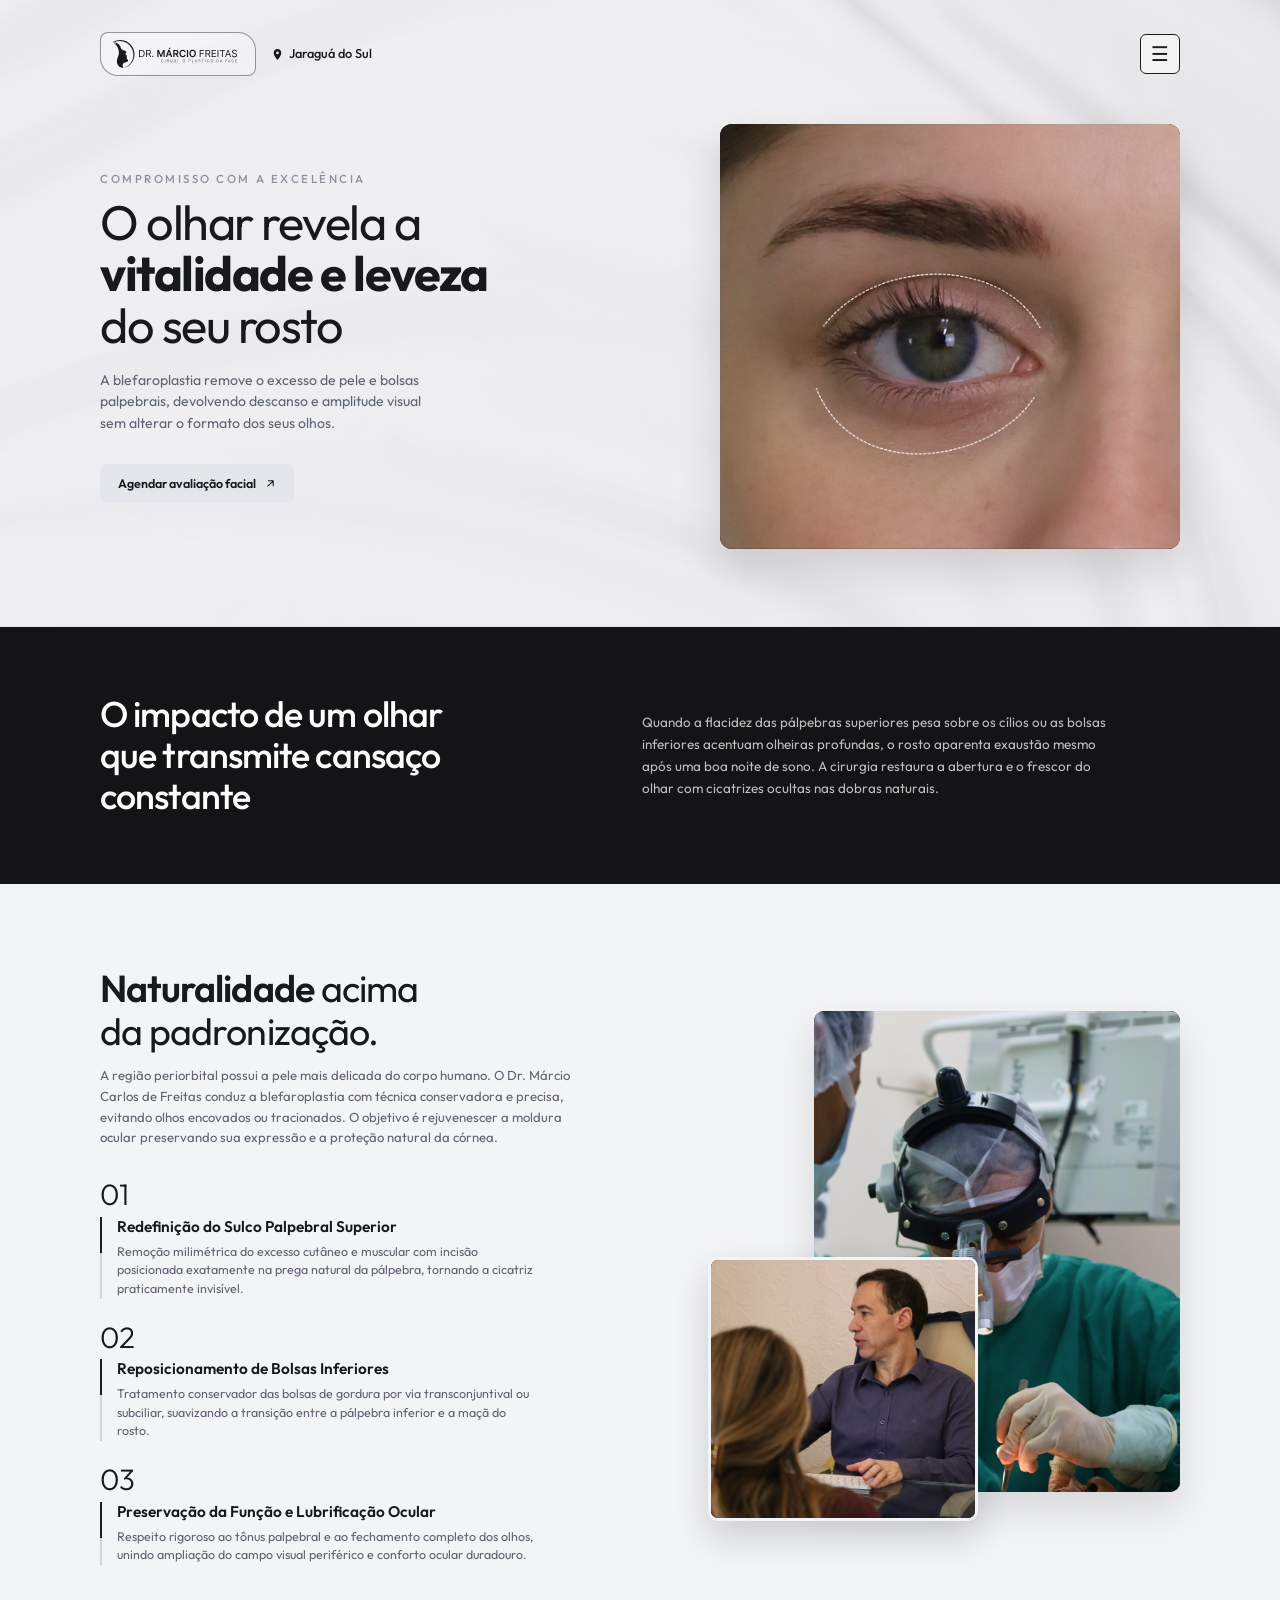
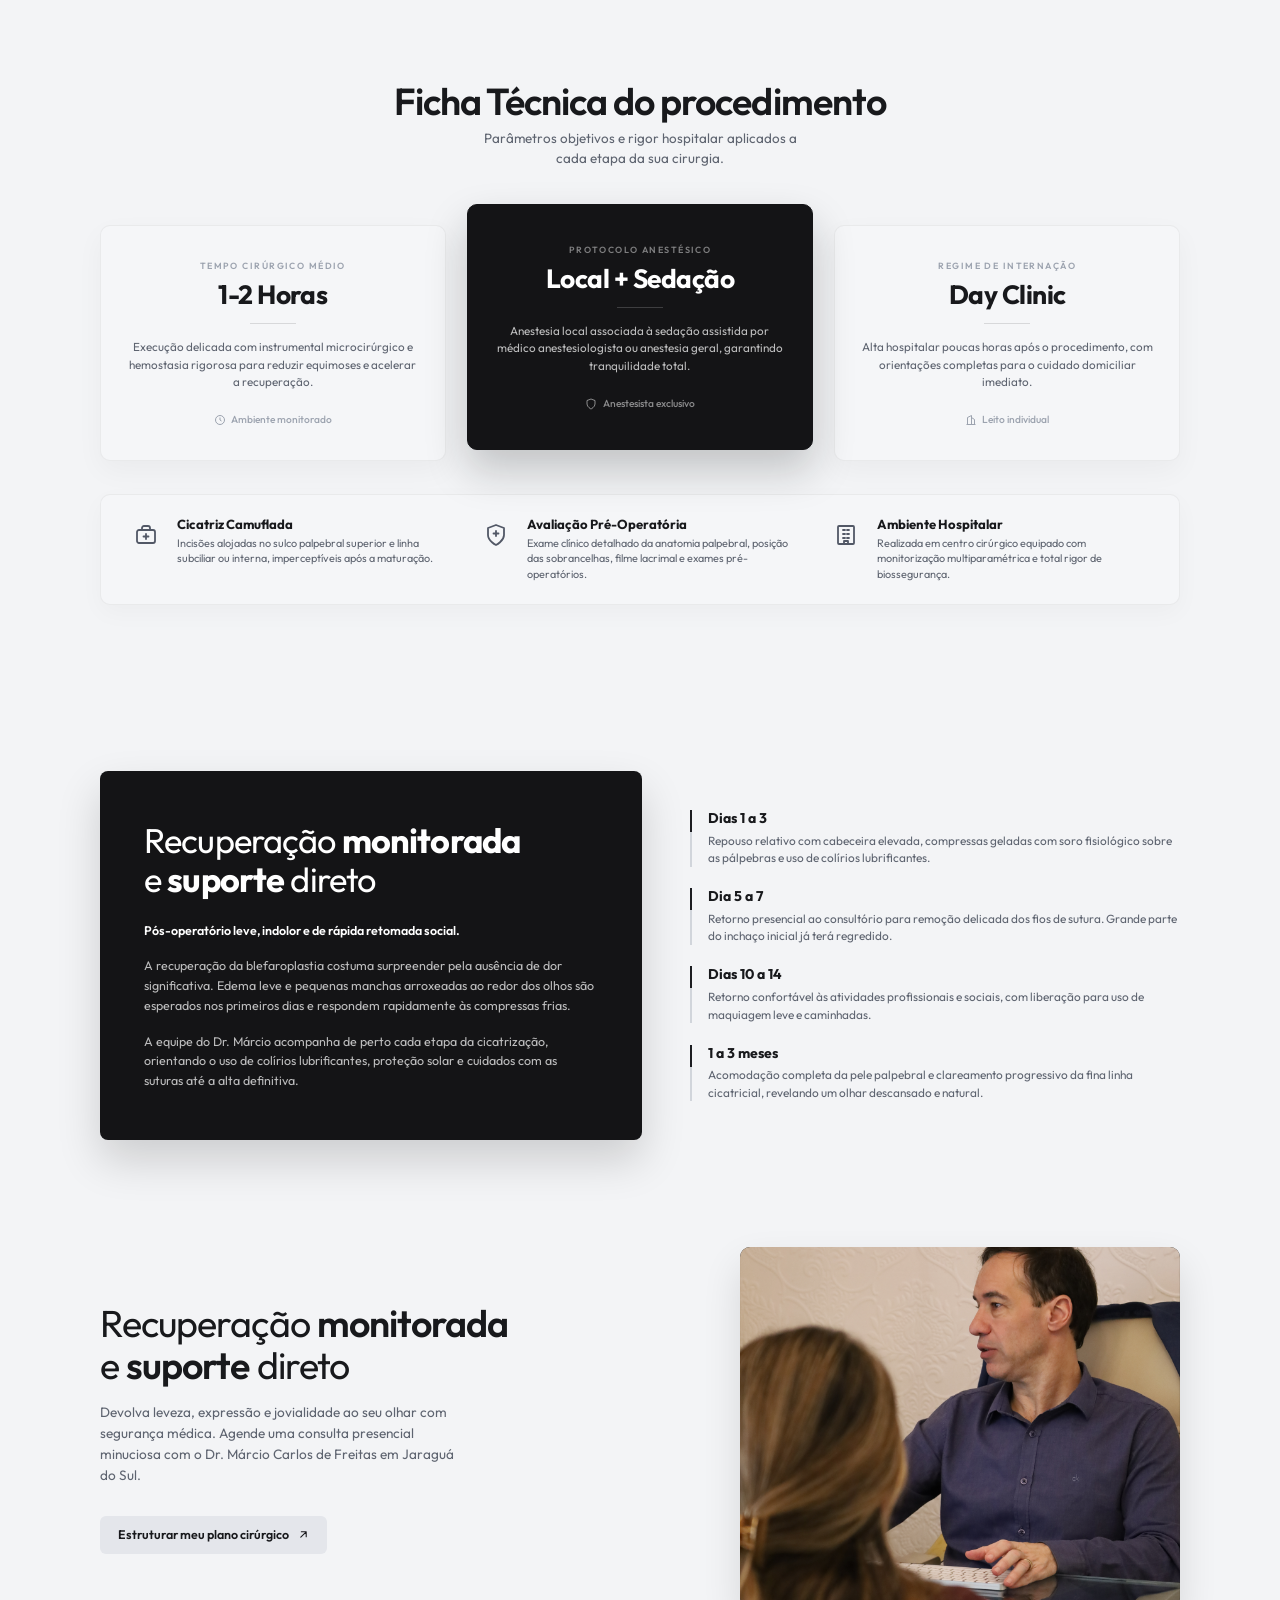
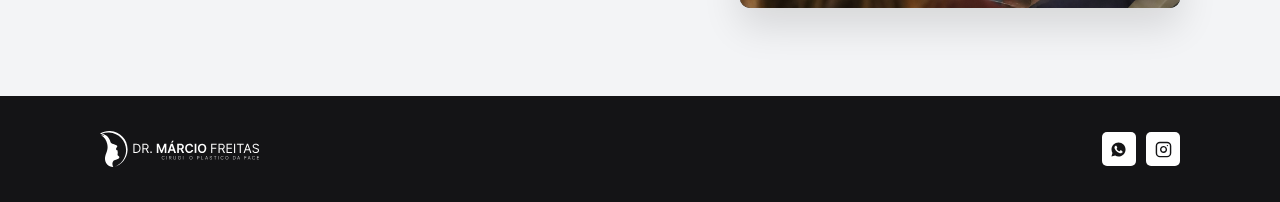
==== commit 29ae2f8f: "feat: add site logo assets and apply theme updates across pages" ====
--- a/blefaroplastia.html
+++ b/blefaroplastia.html
@@ -22,16 +22,7 @@
       <div class="wrap hd__in">
         <div class="hd__brand">
           <a href="index.html" class="logo-pill" aria-label="Dr. Márcio Freitas - Página Inicial">
-            <span class="logo-pill__icon" aria-hidden="true">
-              <svg viewBox="0 0 36 36" fill="none">
-                <path d="M18 3C25.5 3 31 8.8 31 16.5C31 24.2 25.5 30 18 30" stroke="currentColor" stroke-width="1.5" stroke-linecap="round"/>
-                <path d="M17 4C14 8 13.5 12 11.5 15.5C10.5 17.5 13.5 18.8 14 20.5C14.5 22 13 24.2 14.5 27C15.8 29 18 30 20 30C14 30 7 24.8 7 16.5C7 8.5 12.5 4 17 4Z" fill="currentColor"/>
-              </svg>
-            </span>
-            <span class="logo-pill__text">
-              <strong>DR. MÁRCIO FREITAS</strong>
-              <small>OTORRINOLARINGOLOGISTA</small>
-            </span>
+            <img src="assets/images/logo-dark.svg" alt="Dr. Márcio Freitas - Cirurgia Plástica da Face" class="logo-pill__img">
           </a>
 
           <span class="hd__loc">
@@ -299,16 +290,7 @@
   <footer class="ft-dark">
     <div class="wrap ft-dark__in">
       <a href="index.html" class="ft-logo" aria-label="Dr. Márcio Freitas">
-        <span class="ft-logo__icon" aria-hidden="true">
-          <svg viewBox="0 0 36 36" fill="none">
-            <path d="M18 3C25.5 3 31 8.8 31 16.5C31 24.2 25.5 30 18 30" stroke="currentColor" stroke-width="1.4" stroke-linecap="round"/>
-            <path d="M17 4C14 8 13.5 12 11.5 15.5C10.5 17.5 13.5 18.8 14 20.5C14.5 22 13 24.2 14.5 27C15.8 29 18 30 20 30C14 30 7 24.8 7 16.5C7 8.5 12.5 4 17 4Z" fill="currentColor"/>
-          </svg>
-        </span>
-        <span class="ft-logo__txt">
-          <strong>DR. MÁRCIO FREITAS</strong>
-          <small>OTORRINOLARINGOLOGISTA</small>
-        </span>
+        <img src="assets/images/logo-white.svg" alt="Dr. Márcio Freitas - Cirurgia Plástica da Face" class="ft-logo__img">
       </a>
 
       <div class="ft-socials">
--- a/css/home.css
+++ b/css/home.css
@@ -146,7 +146,7 @@
   display: inline-flex;
   align-items: center;
   gap: 0.65rem;
-  padding: 0.42rem 1.15rem 0.42rem 0.7rem;
+  padding: 0.45rem 1.15rem 0.45rem 0.75rem;
   border: 1px solid rgba(28, 29, 33, 0.45);
   border-radius: 8px 18px 8px 18px;
   background: rgba(255, 255, 255, 0.35);
@@ -157,6 +157,12 @@
 .logo-pill:hover {
   background: rgba(255, 255, 255, 0.7);
   border-color: var(--dark);
+}
+
+.logo-pill__img {
+  height: 28px;
+  width: auto;
+  display: block;
 }
 
 .logo-pill__icon {
@@ -1337,6 +1343,12 @@
   display: inline-flex;
   align-items: center;
   gap: 0.75rem;
+}
+
+.ft-logo__img {
+  height: 36px;
+  width: auto;
+  display: block;
 }
 
 .ft-logo__icon {
